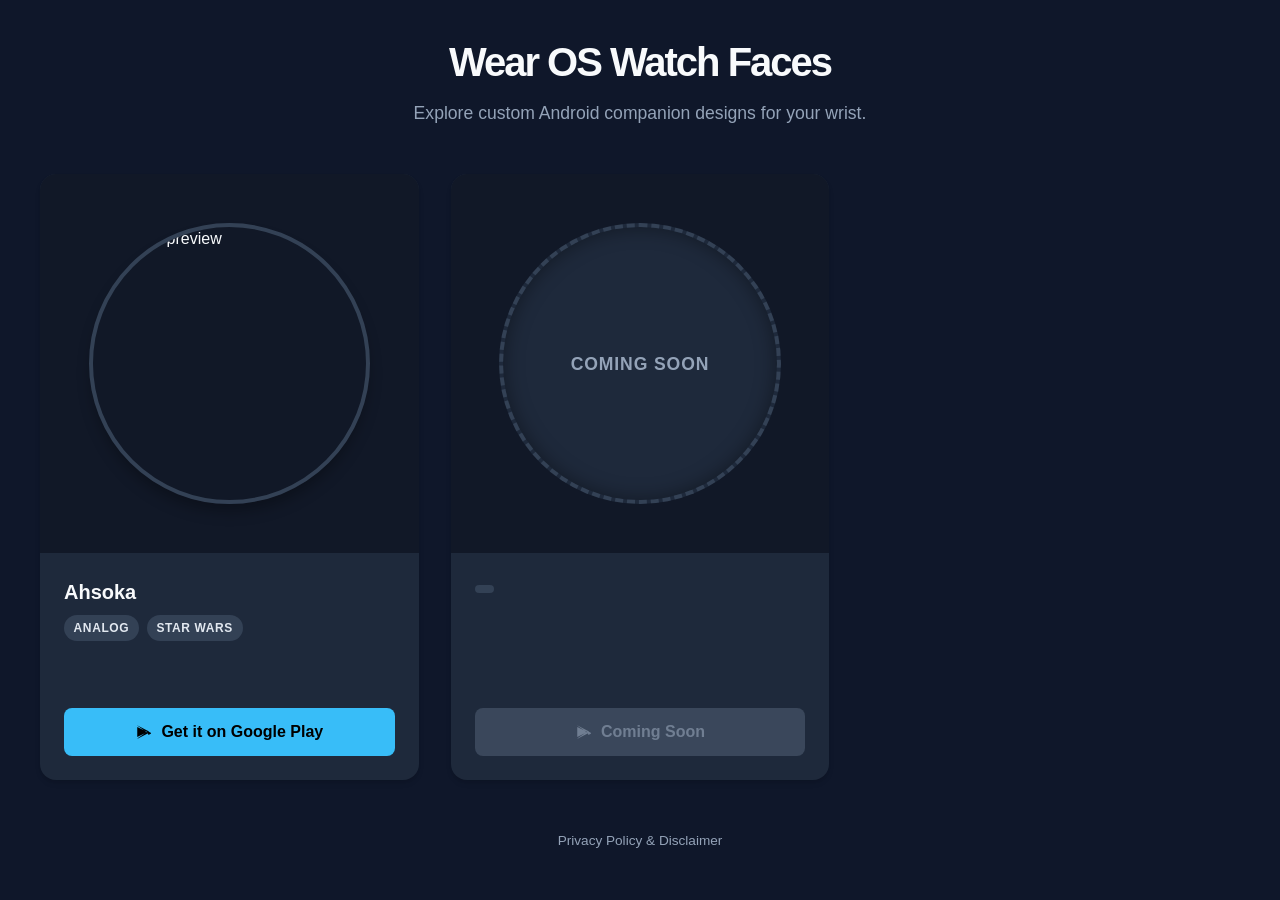
==== index.html @ d0a4f260 "Changed file name to index.html" ====
<!DOCTYPE html>
<html lang="en">
<head>
    <meta charset="UTF-8">
    <meta name="viewport" content="width=device-width, initial-scale=1.0">
    <title>Wear OS Watch Faces Portfolio</title>
    <style>
        :root {
            --bg-color: #0f172a;
            --card-bg: #1e293b;
            --text-main: #f8fafc;
            --text-muted: #94a3b8;
            --accent: #38bdf8;
            --accent-hover: #0ea5e9;
            --tag-bg: #334155;
            --tag-text: #e2e8f0;
            --disabled-bg: #475569;
            --disabled-text: #94a3b8;
            --placeholder-bg: #1e293b;
            --placeholder-border: #334155;
        }

        * {
            box-sizing: border-box;
            margin: 0;
            padding: 0;
        }

        body {
            font-family: -apple-system, BlinkMacSystemFont, "Segoe UI", Roboto, Helvetica, Arial, sans-serif;
            background-color: var(--bg-color);
            color: var(--text-main);
            line-height: 1.5;
            padding: 2rem 1rem;
            min-height: 100vh;
            display: flex;
            flex-direction: column;
        }

        header {
            text-align: center;
            max-width: 800px;
            margin: 0 auto 3rem auto;
        }

        header h1 {
            font-size: 2.5rem;
            font-weight: 800;
            letter-spacing: -0.05em;
            margin-bottom: 0.5rem;
        }

        header p {
            color: var(--text-muted);
            font-size: 1.1rem;
        }

        .grid {
            display: grid;
            grid-template-columns: repeat(auto-fill, minmax(280px, 1fr));
            gap: 2rem;
            max-width: 1200px;
            margin: 0 auto;
            flex-grow: 1;
            width: 100%;
        }

        .card {
            background-color: var(--card-bg);
            border-radius: 1rem;
            overflow: hidden;
            display: flex;
            flex-direction: column;
            box-shadow: 0 4px 6px -1px rgba(0, 0, 0, 0.1), 0 2px 4px -2px rgba(0, 0, 0, 0.1);
            transition: transform 0.2s ease;
        }

        .card:hover {
            transform: translateY(-4px);
        }

        .image-container {
            width: 100%;
            aspect-ratio: 1 / 1;
            background-color: #111827;
            display: flex;
            align-items: center;
            justify-content: center;
            padding: 1.5rem;
        }

        .watch-preview {
            width: 85%;
            height: 85%;
            border-radius: 50%;
            object-fit: cover;
            border: 4px solid #334155;
            box-shadow: 0 10px 15px -3px rgba(0, 0, 0, 0.3);
        }

        /* Coming Soon Text Placeholder Frame */
        .watch-preview-placeholder {
            width: 85%;
            height: 85%;
            border-radius: 50%;
            background-color: var(--placeholder-bg);
            border: 4px dashed var(--placeholder-border);
            display: flex;
            align-items: center;
            justify-content: center;
            text-align: center;
            padding: 1rem;
            color: var(--text-muted);
            font-weight: 700;
            font-size: 1.1rem;
            letter-spacing: 0.05em;
            text-transform: uppercase;
            box-shadow: inset 0 0 20px rgba(0,0,0,0.4);
        }

        .content {
            padding: 1.5rem;
            display: flex;
            flex-direction: column;
            flex-grow: 1;
        }

        .title {
            font-size: 1.25rem;
            font-weight: 700;
            margin-bottom: 0.5rem;
        }

        .tags-container {
            display: flex;
            flex-wrap: wrap;
            gap: 0.5rem;
            margin-bottom: 0.75rem;
        }

        .tag {
            background-color: var(--tag-bg);
            color: var(--tag-text);
            font-size: 0.75rem;
            font-weight: 600;
            padding: 0.25rem 0.6rem;
            border-radius: 2rem;
            text-transform: uppercase;
            letter-spacing: 0.05em;
        }

        .description {
            color: var(--text-muted);
            font-size: 0.95rem;
            margin-bottom: 1.5rem;
            flex-grow: 1;
        }

        .btn {
            display: inline-flex;
            align-items: center;
            justify-content: center;
            background-color: var(--accent);
            color: #000;
            text-decoration: none;
            font-weight: 600;
            padding: 0.75rem 1rem;
            border-radius: 0.5rem;
            transition: background-color 0.2s ease;
        }

        .btn:hover {
            background-color: var(--accent-hover);
        }

        .btn.disabled {
            background-color: var(--disabled-bg);
            color: var(--disabled-text);
            pointer-events: none;
            cursor: not-allowed;
            opacity: 0.7;
        }

        .btn svg {
            margin-right: 0.5rem;
            width: 18px;
            height: 18px;
        }

        footer {
            text-align: center;
            padding: 3rem 1rem 1rem 1rem;
            margin-top: auto;
        }

        .privacy-link {
            color: var(--text-muted);
            text-decoration: none;
            font-size: 0.85rem;
            transition: color 0.2s ease;
        }

        .privacy-link:hover {
            color: var(--accent);
            text-decoration: underline;
        }
    </style>
</head>
<body>

    <header>
        <h1>Wear OS Watch Faces</h1>
        <p>Explore custom Android companion designs for your wrist.</p>
    </header>

    <main class="grid" id="faces-grid"></main>

    <footer>
        <a href="privacy.html" class="privacy-link">Privacy Policy & Disclaimer</a>
    </footer>

    <script>
        const watchFaces = [
            {
                title: "Ahsoka",
                description: "",
                image: "https://unsplash.com",
                storeUrl: "https://google.com",
                tags: ["Analog", "Star Wars"]
            },
            {
                title: "",
                description: "",
                image: "", // Empty image test case
                storeUrl: "", 
                tags: [""]
            }
        ];

        const grid = document.getElementById('faces-grid');

        watchFaces.forEach(face => {
            const card = document.createElement('div');
            card.className = 'card';
            
            // Format tags HTML
            const tagsHTML = face.tags && face.tags.length > 0 
                ? `<div class="tags-container">${face.tags.map(tag => `<span class="tag">${tag}</span>`).join('')}</div>`
                : '';

            // Check parameters
            const hasUrl = face.storeUrl && face.storeUrl.trim() !== "";
            const hasImage = face.image && face.image.trim() !== "";
            
            // Image Preview vs Placeholder Selection
            const previewHTML = hasImage 
                ? `<img class="watch-preview" src="${face.image}" alt="${face.title} preview">`
                : `<div class="watch-preview-placeholder"><span>Coming Soon</span></div>`;

            // Button setup
            const btnClass = hasUrl ? "btn" : "btn disabled";
            const btnHref = hasUrl ? `href="${face.storeUrl}" target="_blank" rel="noopener noreferrer"` : '';
            const btnText = hasUrl ? "Get it on Google Play" : "Coming Soon";

            card.innerHTML = `
                <div class="image-container">
                    ${previewHTML}
                </div>
                <div class="content">
                    <h2 class="title">${face.title}</h2>
                    ${tagsHTML}
                    <p class="description">${face.description}</p>
                    <a ${btnHref} class="${btnClass}">
                        <svg viewBox="0 0 24 24" fill="currentColor">
                            <path d="M3,5.27V18.73L16.55,12L3,5.27M17.87,11.33L21,12.91C21.57,13.2 21.57,14.03 21,14.31L17.87,15.9L16.89,12L17.87,11.33M3,3.41C3.33,3.41 3.67,3.5 4,3.65L18.73,11.23L15.65,12.31L3,3.41M3,20.81L15.65,11.91L18.73,13L4,20.57C3.67,20.72 3.33,20.81 3,20.81Z" />
                        </svg>
                        <span>${btnText}</span>
                    </a>
                </div>
            `;
            
            grid.appendChild(card);
        });
    </script>
</body>
</html>
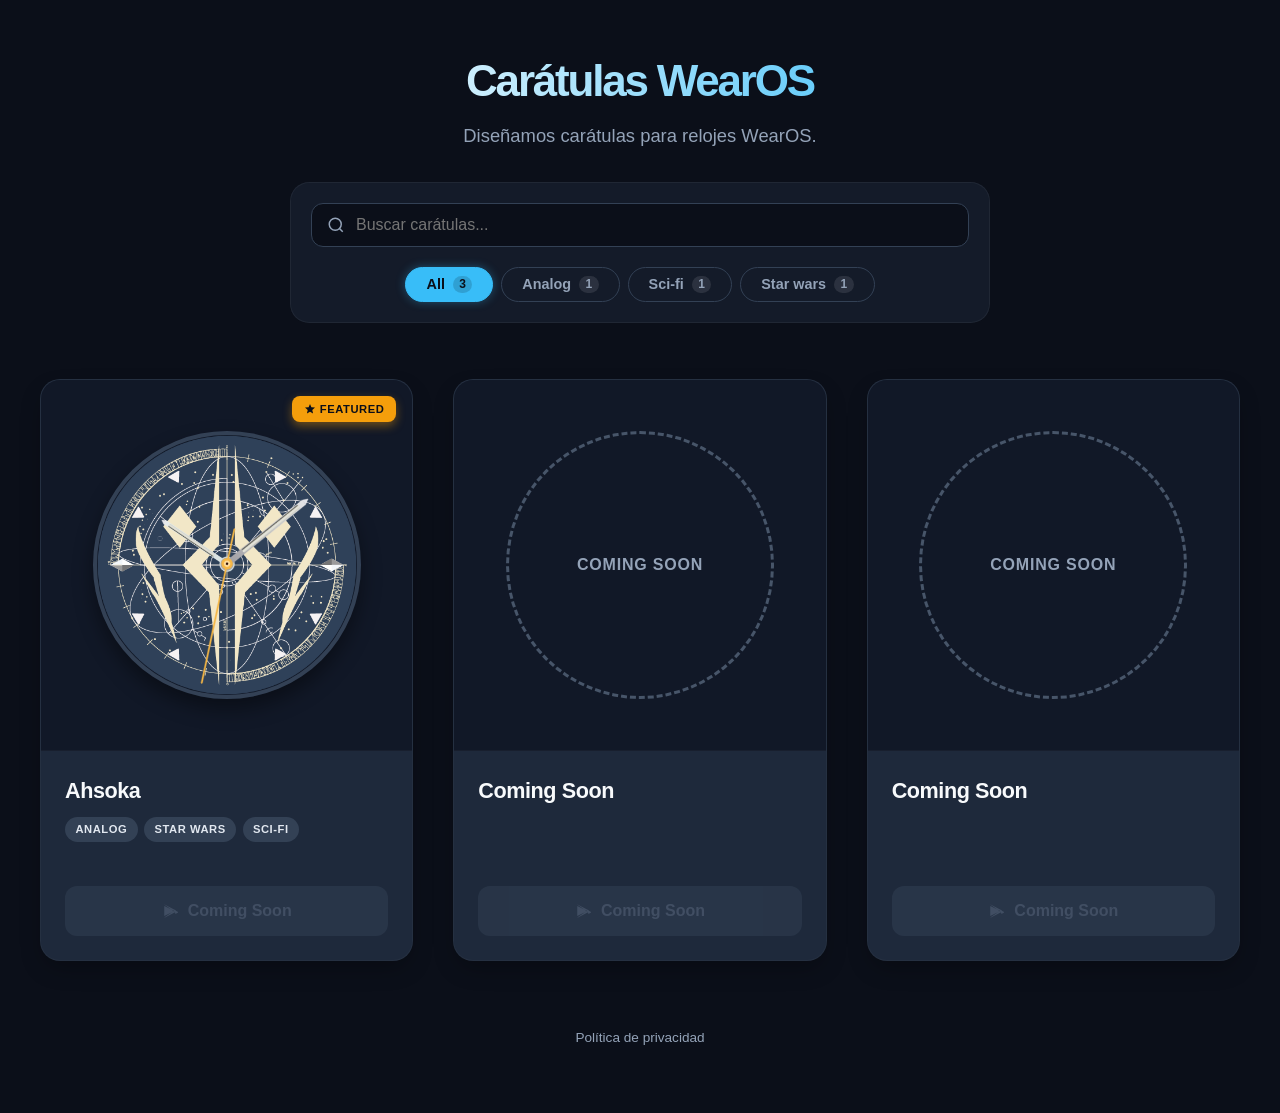
==== commit e689e02d: "Rediseño del sitio para mejorar programación Se separan los archivos, se añaden carpeta de imágenes" ====
--- a/index.html
+++ b/index.html
@@ -4,283 +4,35 @@
     <meta charset="UTF-8">
     <meta name="viewport" content="width=device-width, initial-scale=1.0">
     <title>Wear OS Watch Faces Portfolio</title>
-    <style>
-        :root {
-            --bg-color: #0f172a;
-            --card-bg: #1e293b;
-            --text-main: #f8fafc;
-            --text-muted: #94a3b8;
-            --accent: #38bdf8;
-            --accent-hover: #0ea5e9;
-            --tag-bg: #334155;
-            --tag-text: #e2e8f0;
-            --disabled-bg: #475569;
-            --disabled-text: #94a3b8;
-            --placeholder-bg: #1e293b;
-            --placeholder-border: #334155;
-        }
-
-        * {
-            box-sizing: border-box;
-            margin: 0;
-            padding: 0;
-        }
-
-        body {
-            font-family: -apple-system, BlinkMacSystemFont, "Segoe UI", Roboto, Helvetica, Arial, sans-serif;
-            background-color: var(--bg-color);
-            color: var(--text-main);
-            line-height: 1.5;
-            padding: 2rem 1rem;
-            min-height: 100vh;
-            display: flex;
-            flex-direction: column;
-        }
-
-        header {
-            text-align: center;
-            max-width: 800px;
-            margin: 0 auto 3rem auto;
-        }
-
-        header h1 {
-            font-size: 2.5rem;
-            font-weight: 800;
-            letter-spacing: -0.05em;
-            margin-bottom: 0.5rem;
-        }
-
-        header p {
-            color: var(--text-muted);
-            font-size: 1.1rem;
-        }
-
-        .grid {
-            display: grid;
-            grid-template-columns: repeat(auto-fill, minmax(280px, 1fr));
-            gap: 2rem;
-            max-width: 1200px;
-            margin: 0 auto;
-            flex-grow: 1;
-            width: 100%;
-        }
-
-        .card {
-            background-color: var(--card-bg);
-            border-radius: 1rem;
-            overflow: hidden;
-            display: flex;
-            flex-direction: column;
-            box-shadow: 0 4px 6px -1px rgba(0, 0, 0, 0.1), 0 2px 4px -2px rgba(0, 0, 0, 0.1);
-            transition: transform 0.2s ease;
-        }
-
-        .card:hover {
-            transform: translateY(-4px);
-        }
-
-        .image-container {
-            width: 100%;
-            aspect-ratio: 1 / 1;
-            background-color: #111827;
-            display: flex;
-            align-items: center;
-            justify-content: center;
-            padding: 1.5rem;
-        }
-
-        .watch-preview {
-            width: 85%;
-            height: 85%;
-            border-radius: 50%;
-            object-fit: cover;
-            border: 4px solid #334155;
-            box-shadow: 0 10px 15px -3px rgba(0, 0, 0, 0.3);
-        }
-
-        /* Coming Soon Text Placeholder Frame */
-        .watch-preview-placeholder {
-            width: 85%;
-            height: 85%;
-            border-radius: 50%;
-            background-color: var(--placeholder-bg);
-            border: 4px dashed var(--placeholder-border);
-            display: flex;
-            align-items: center;
-            justify-content: center;
-            text-align: center;
-            padding: 1rem;
-            color: var(--text-muted);
-            font-weight: 700;
-            font-size: 1.1rem;
-            letter-spacing: 0.05em;
-            text-transform: uppercase;
-            box-shadow: inset 0 0 20px rgba(0,0,0,0.4);
-        }
-
-        .content {
-            padding: 1.5rem;
-            display: flex;
-            flex-direction: column;
-            flex-grow: 1;
-        }
-
-        .title {
-            font-size: 1.25rem;
-            font-weight: 700;
-            margin-bottom: 0.5rem;
-        }
-
-        .tags-container {
-            display: flex;
-            flex-wrap: wrap;
-            gap: 0.5rem;
-            margin-bottom: 0.75rem;
-        }
-
-        .tag {
-            background-color: var(--tag-bg);
-            color: var(--tag-text);
-            font-size: 0.75rem;
-            font-weight: 600;
-            padding: 0.25rem 0.6rem;
-            border-radius: 2rem;
-            text-transform: uppercase;
-            letter-spacing: 0.05em;
-        }
-
-        .description {
-            color: var(--text-muted);
-            font-size: 0.95rem;
-            margin-bottom: 1.5rem;
-            flex-grow: 1;
-        }
-
-        .btn {
-            display: inline-flex;
-            align-items: center;
-            justify-content: center;
-            background-color: var(--accent);
-            color: #000;
-            text-decoration: none;
-            font-weight: 600;
-            padding: 0.75rem 1rem;
-            border-radius: 0.5rem;
-            transition: background-color 0.2s ease;
-        }
-
-        .btn:hover {
-            background-color: var(--accent-hover);
-        }
-
-        .btn.disabled {
-            background-color: var(--disabled-bg);
-            color: var(--disabled-text);
-            pointer-events: none;
-            cursor: not-allowed;
-            opacity: 0.7;
-        }
-
-        .btn svg {
-            margin-right: 0.5rem;
-            width: 18px;
-            height: 18px;
-        }
-
-        footer {
-            text-align: center;
-            padding: 3rem 1rem 1rem 1rem;
-            margin-top: auto;
-        }
-
-        .privacy-link {
-            color: var(--text-muted);
-            text-decoration: none;
-            font-size: 0.85rem;
-            transition: color 0.2s ease;
-        }
-
-        .privacy-link:hover {
-            color: var(--accent);
-            text-decoration: underline;
-        }
-    </style>
+    <!-- Link to external stylesheet layout -->
+    <link rel="stylesheet" href="style.css">
 </head>
 <body>
 
     <header>
-        <h1>Wear OS Watch Faces</h1>
-        <p>Explore custom Android companion designs for your wrist.</p>
+        <h1>Carátulas WearOS</h1>
+        <p>Diseñamos carátulas para relojes WearOS.</p>
+        
+        <div class="controls-container">
+            <div class="search-wrapper">
+                <svg class="search-icon" viewBox="0 0 24 24" fill="none" stroke="currentColor" stroke-width="2">
+                    <circle cx="11" cy="11" r="8"></circle><line x1="21" y1="21" x2="16.65" y2="16.65"></line>
+                </svg>
+                <input type="text" id="search-bar" placeholder="Buscar carátulas...">
+            </div>
+            
+            
+            <div class="filter-tabs" id="filter-tabs-container"></div>
+        </div>
     </header>
 
+    
     <main class="grid" id="faces-grid"></main>
 
     <footer>
-        <a href="privacy.html" class="privacy-link">Privacy Policy & Disclaimer</a>
+        <a href="privacy.html" class="privacy-link">Política de privacidad</a>
     </footer>
-
-    <script>
-        const watchFaces = [
-            {
-                title: "Ahsoka",
-                description: "",
-                image: "https://unsplash.com",
-                storeUrl: "https://google.com",
-                tags: ["Analog", "Star Wars"]
-            },
-            {
-                title: "",
-                description: "",
-                image: "", // Empty image test case
-                storeUrl: "", 
-                tags: [""]
-            }
-        ];
-
-        const grid = document.getElementById('faces-grid');
-
-        watchFaces.forEach(face => {
-            const card = document.createElement('div');
-            card.className = 'card';
-            
-            // Format tags HTML
-            const tagsHTML = face.tags && face.tags.length > 0 
-                ? `<div class="tags-container">${face.tags.map(tag => `<span class="tag">${tag}</span>`).join('')}</div>`
-                : '';
-
-            // Check parameters
-            const hasUrl = face.storeUrl && face.storeUrl.trim() !== "";
-            const hasImage = face.image && face.image.trim() !== "";
-            
-            // Image Preview vs Placeholder Selection
-            const previewHTML = hasImage 
-                ? `<img class="watch-preview" src="${face.image}" alt="${face.title} preview">`
-                : `<div class="watch-preview-placeholder"><span>Coming Soon</span></div>`;
-
-            // Button setup
-            const btnClass = hasUrl ? "btn" : "btn disabled";
-            const btnHref = hasUrl ? `href="${face.storeUrl}" target="_blank" rel="noopener noreferrer"` : '';
-            const btnText = hasUrl ? "Get it on Google Play" : "Coming Soon";
-
-            card.innerHTML = `
-                <div class="image-container">
-                    ${previewHTML}
-                </div>
-                <div class="content">
-                    <h2 class="title">${face.title}</h2>
-                    ${tagsHTML}
-                    <p class="description">${face.description}</p>
-                    <a ${btnHref} class="${btnClass}">
-                        <svg viewBox="0 0 24 24" fill="currentColor">
-                            <path d="M3,5.27V18.73L16.55,12L3,5.27M17.87,11.33L21,12.91C21.57,13.2 21.57,14.03 21,14.31L17.87,15.9L16.89,12L17.87,11.33M3,3.41C3.33,3.41 3.67,3.5 4,3.65L18.73,11.23L15.65,12.31L3,3.41M3,20.81L15.65,11.91L18.73,13L4,20.57C3.67,20.72 3.33,20.81 3,20.81Z" />
-                        </svg>
-                        <span>${btnText}</span>
-                    </a>
-                </div>
-            `;
-            
-            grid.appendChild(card);
-        });
-    </script>
+    
+    <script src="app.js"></script>
 </body>
 </html>
--- a/style.css
+++ b/style.css
@@ -0,0 +1,376 @@
+:root {
+    --bg-color: #0b0f19;
+    --card-bg: #1e293b;
+    --text-main: #f8fafc;
+    --text-muted: #94a3b8;
+    --accent: #38bdf8;
+    --accent-glow: rgba(56, 189, 248, 0.35);
+    --tag-bg: #334155;
+    --tag-text: #e2e8f0;
+    --disabled-bg: #334155;
+    --disabled-text: #64748b;
+    --placeholder-bg: #111827;
+    --placeholder-border: #475569;
+    --featured-bg: #f59e0b;
+}
+
+* {
+    box-sizing: border-box;
+    margin: 0;
+    padding: 0;
+}
+
+body {
+    font-family: -apple-system, BlinkMacSystemFont, "Segoe UI", Roboto, sans-serif;
+    background-color: var(--bg-color);
+    color: var(--text-main);
+    line-height: 1.5;
+    padding: 3rem 1.5rem;
+    min-height: 100vh;
+    display: flex;
+    flex-direction: column;
+}
+
+header {
+    text-align: center;
+    max-width: 700px;
+    margin: 0 auto 3.5rem auto;
+    width: 100%;
+}
+
+header h1 {
+    font-size: 2.75rem;
+    font-weight: 800;
+    letter-spacing: -0.05em;
+    margin-bottom: 0.5rem;
+    background: linear-gradient(to right, #ffffff, var(--accent));
+    -webkit-background-clip: text;
+    -webkit-text-fill-color: transparent;
+}
+
+header p {
+    color: var(--text-muted);
+    font-size: 1.15rem;
+    margin-bottom: 2rem;
+}
+
+.controls-container {
+    display: flex;
+    flex-direction: column;
+    gap: 1.25rem;
+    background: rgba(30, 41, 59, 0.5);
+    padding: 1.25rem;
+    border-radius: 1.2rem;
+    border: 1px solid rgba(255, 255, 255, 0.05);
+    backdrop-filter: blur(8px);
+}
+
+.search-wrapper {
+    position: relative;
+    width: 100%;
+}
+
+.search-icon {
+    position: absolute;
+    left: 1rem;
+    top: 50%;
+    transform: translateY(-50%);
+    width: 18px;
+    height: 18px;
+    color: var(--text-muted);
+    pointer-events: none;
+}
+
+#search-bar {
+    width: 100%;
+    padding: 0.75rem 1rem 0.75rem 2.75rem;
+    background-color: var(--bg-color);
+    border: 1px solid #334155;
+    border-radius: 0.75rem;
+    color: var(--text-main);
+    font-size: 1rem;
+    transition: all 0.2s ease;
+}
+
+#search-bar:focus {
+    outline: none;
+    border-color: var(--accent);
+    box-shadow: 0 0 12px var(--accent-glow);
+}
+
+.filter-tabs {
+    display: flex;
+    flex-wrap: wrap;
+    gap: 0.5rem;
+    justify-content: center;
+}
+
+.filter-btn {
+    display: inline-flex;
+    align-items: center;
+    gap: 0.5rem;
+    background: transparent;
+    border: 1px solid #334155;
+    color: var(--text-muted);
+    padding: 0.5rem 1.25rem;
+    border-radius: 2rem;
+    font-size: 0.9rem;
+    font-weight: 600;
+    cursor: pointer;
+    transition: all 0.2s ease;
+}
+
+.filter-btn:hover {
+    color: var(--text-main);
+    border-color: var(--text-muted);
+}
+
+.filter-btn.active {
+    background-color: var(--accent);
+    color: #0b0f19;
+    border-color: var(--accent);
+    box-shadow: 0 0 10px var(--accent-glow);
+}
+
+.filter-count {
+    font-size: 0.75rem;
+    background-color: rgba(255, 255, 255, 0.1);
+    color: var(--text-muted);
+    padding: 0.1rem 0.4rem;
+    border-radius: 1rem;
+    font-weight: 700;
+}
+
+.filter-btn.active .filter-count {
+    background-color: rgba(0, 0, 0, 0.15);
+    color: #0b0f19;
+}
+
+.grid {
+    display: grid;
+    grid-template-columns: repeat(auto-fill, minmax(290px, 1fr));
+    gap: 2.5rem;
+    max-width: 1200px;
+    margin: 0 auto;
+    flex-grow: 1;
+    width: 100%;
+}
+
+.card {
+    position: relative;
+    background-color: var(--card-bg);
+    border-radius: 1.25rem;
+    overflow: hidden;
+    display: flex;
+    flex-direction: column;
+    border: 1px solid rgba(255, 255, 255, 0.03);
+    box-shadow: 0 10px 25px -5px rgba(0, 0, 0, 0.3);
+    transition: all 0.3s cubic-bezier(0.4, 0, 0.2, 1);
+}
+
+.card:hover {
+    transform: translateY(-6px);
+    border-color: rgba(56, 189, 248, 0.4);
+    box-shadow: 0 15px 30px -5px rgba(0, 0, 0, 0.5), 0 0 15px rgba(56, 189, 248, 0.1);
+}
+
+.featured-badge {
+    position: absolute;
+    top: 1rem;
+    right: 1rem;
+    background-color: var(--featured-bg);
+    color: #0b0f19;
+    font-size: 0.7rem;
+    font-weight: 800;
+    text-transform: uppercase;
+    padding: 0.3rem 0.75rem;
+    border-radius: 0.5rem;
+    letter-spacing: 0.05em;
+    z-index: 10;
+    box-shadow: 0 4px 10px rgba(245, 158, 11, 0.4);
+    display: inline-flex;
+    align-items: center;
+    gap: 0.25rem;
+}
+
+.image-container {
+    width: 100%;
+    aspect-ratio: 1 / 1;
+    background-color: #111827;
+    display: flex;
+    align-items: center;
+    justify-content: center;
+    padding: 1.75rem;
+    border-bottom: 1px solid rgba(255, 255, 255, 0.03);
+}
+
+.watch-preview {
+    width: 85%;
+    height: 85%;
+    border-radius: 50%;
+    object-fit: cover;
+    border: 4px solid #334155;
+    box-shadow: 0 10px 20px rgba(0, 0, 0, 0.4);
+}
+
+.watch-preview-placeholder {
+    width: 85%;
+    height: 85%;
+    border-radius: 50%;
+    background-color: var(--placeholder-bg);
+    border: 3px dashed var(--placeholder-border);
+    display: flex;
+    align-items: center;
+    justify-content: center;
+    text-align: center;
+    padding: 1rem;
+    color: var(--text-muted);
+    font-weight: 700;
+    font-size: 1rem;
+    letter-spacing: 0.05em;
+    text-transform: uppercase;
+}
+
+.content {
+    padding: 1.5rem;
+    display: flex;
+    flex-direction: column;
+    flex-grow: 1;
+}
+
+.title {
+    font-size: 1.35rem;
+    font-weight: 700;
+    margin-bottom: 0.6rem;
+    letter-spacing: -0.02em;
+}
+
+.tags-container {
+    display: flex;
+    flex-wrap: wrap;
+    gap: 0.4rem;
+    margin-bottom: 1rem;
+}
+
+.tag {
+    background-color: var(--tag-bg);
+    color: var(--tag-text);
+    font-size: 0.7rem;
+    font-weight: 700;
+    padding: 0.25rem 0.65rem;
+    border-radius: 2rem;
+    text-transform: uppercase;
+    letter-spacing: 0.05em;
+}
+
+.description {
+    color: var(--text-muted);
+    font-size: 0.95rem;
+    margin-bottom: 1.75rem;
+    flex-grow: 1;
+}
+
+.btn {
+    display: inline-flex;
+    align-items: center;
+    justify-content: center;
+    background-color: var(--accent);
+    color: #0b0f19;
+    text-decoration: none;
+    font-weight: 700;
+    padding: 0.8rem 1.2rem;
+    border-radius: 0.75rem;
+    transition: all 0.2s ease;
+}
+
+.btn:hover {
+    background-color: #7dd3fc;
+    box-shadow: 0 0 15px var(--accent-glow);
+}
+
+.btn.disabled {
+    background-color: var(--disabled-bg);
+    color: var(--disabled-text);
+    pointer-events: none;
+    opacity: 0.5;
+}
+
+.btn svg {
+    margin-right: 0.5rem;
+    width: 18px;
+    height: 18px;
+}
+
+.no-results-box {
+    grid-column: 1 / -1;
+    text-align: center;
+    padding: 4rem 2rem;
+    background-color: var(--card-bg);
+    border-radius: 1.25rem;
+    border: 1px dashed var(--placeholder-border);
+    max-width: 500px;
+    margin: 2rem auto;
+    display: flex;
+    flex-direction: column;
+    align-items: center;
+}
+
+.no-results-box svg {
+    width: 64px;
+    height: 64px;
+    color: var(--text-muted);
+    margin-bottom: 1.5rem;
+}
+
+.no-results-box h3 {
+    font-size: 1.5rem;
+    margin-bottom: 0.5rem;
+    font-weight: 700;
+}
+
+.no-results-box p {
+    color: var(--text-muted);
+    font-size: 0.95rem;
+    margin-bottom: 1.5rem;
+}
+
+.reset-btn {
+    background-color: transparent;
+    border: 2px solid var(--accent);
+    color: var(--accent);
+    padding: 0.6rem 1.5rem;
+    border-radius: 0.5rem;
+    font-weight: 700;
+    cursor: pointer;
+    transition: all 0.2s ease;
+}
+
+.reset-btn:hover {
+    background-color: var(--accent);
+    color: #0b0f19;
+    box-shadow: 0 0 15px var(--accent-glow);
+}
+
+footer {
+    text-align: center;
+    padding: 4rem 1rem 1rem 1rem;
+    margin-top: auto;
+}
+
+.privacy-link {
+    color: var(--text-muted);
+    text-decoration: none;
+    font-size: 0.85rem;
+    transition: color 0.2s ease;
+}
+
+.privacy-link:hover {
+    color: var(--accent);
+    text-decoration: underline;
+}
+
+@media (max-width: 480px) {
+    body { padding: 1.5rem 1rem; }
+    header h1 { font-size: 2.2rem; }
+    .controls-container { padding: 0.75rem; }
+}
